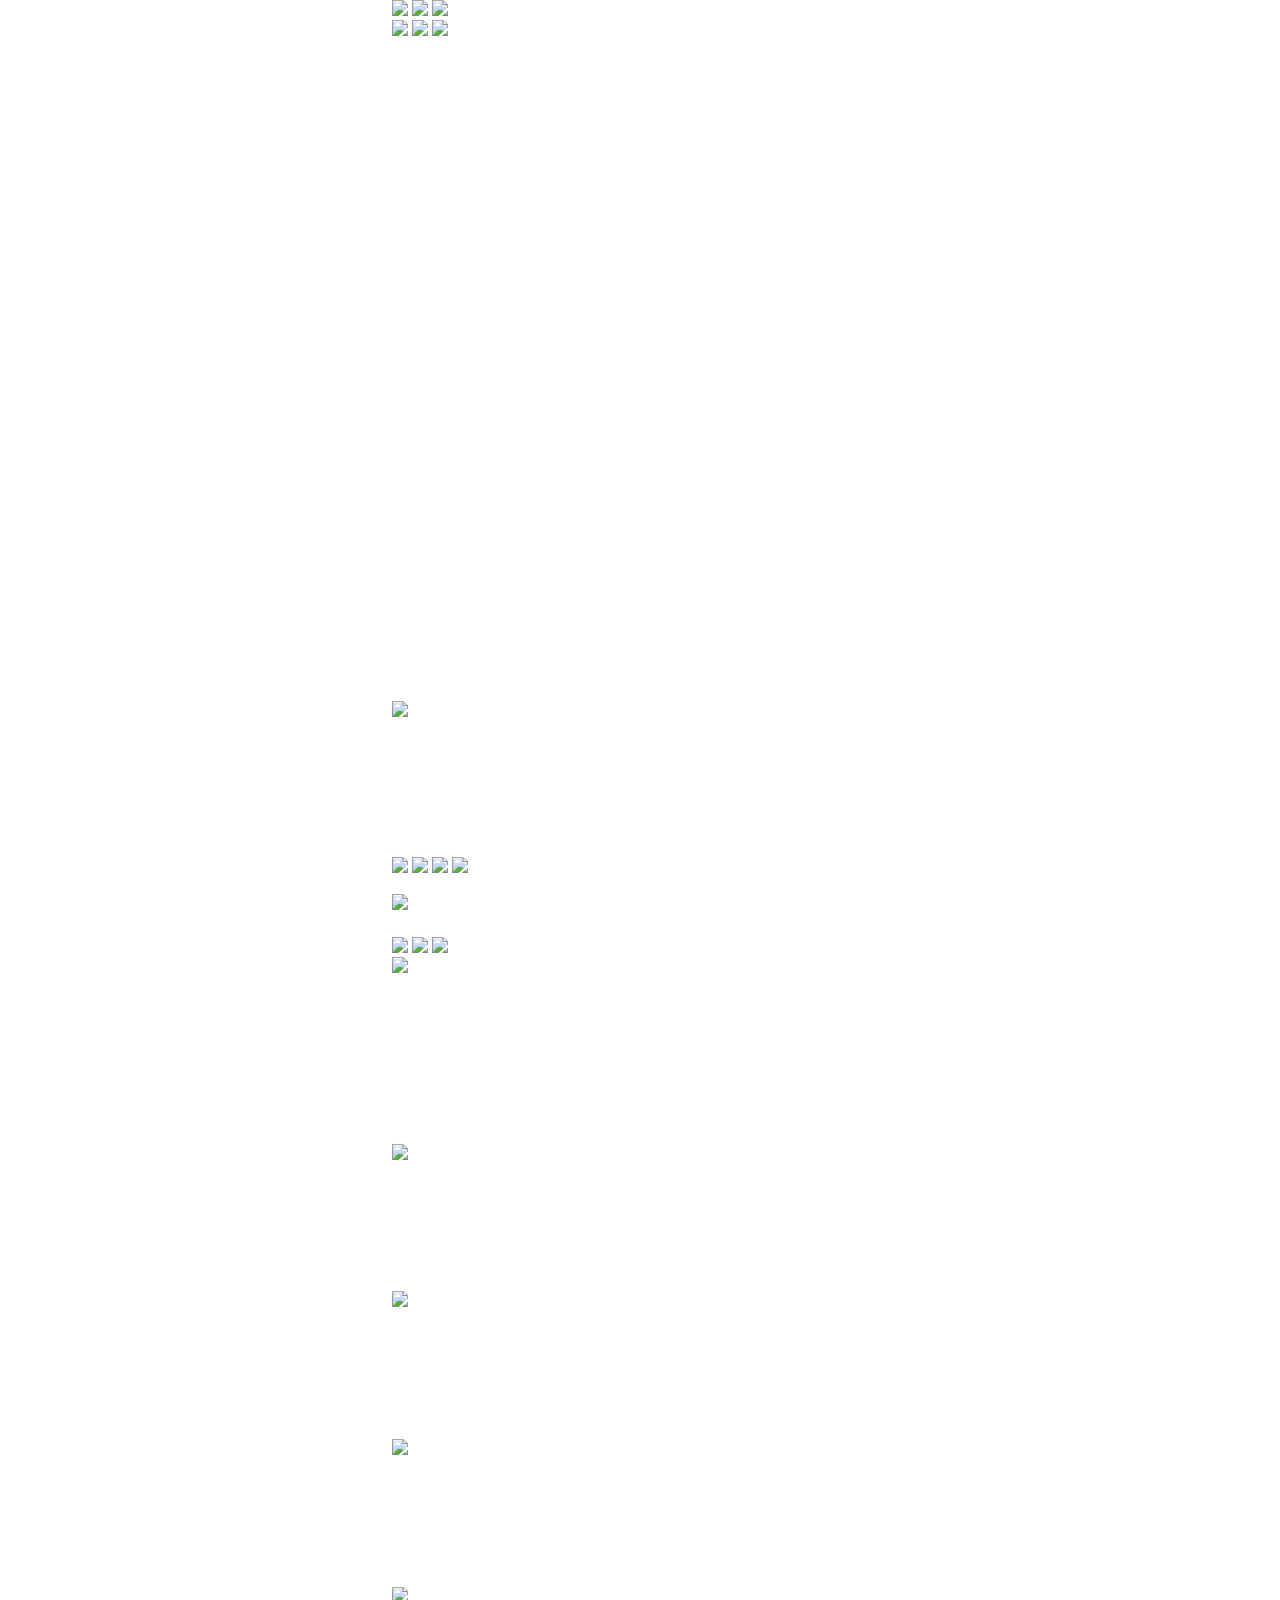
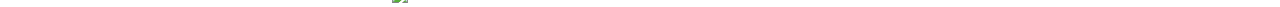
==== index.html @ 6b6d9a04 "Rename ぷよりんご.html to index.html" ====
<!DOCTYPE html>
<!-- saved from url=(0037)https://marugotoaomori-puyoringo.com/ -->
<html crosspilot="">

<head>
  <meta http-equiv="Content-Type" content="text/html; charset=UTF-8">

  <meta name="viewport" content="width=device-width, initial-scale=1, maximum-scale=1, user-scalable=no">
  <meta http-equiv="Content-Security-Policy" content="default-src * data: gap: content: https://ssl.gstatic.com;
style-src * &#39;unsafe-inline&#39;; script-src * &#39;unsafe-inline&#39; &#39;unsafe-eval&#39;">
  <meta content="青森りんごを品種別に積んで消す、青森りんごパズルゲーム！" name="description">
  <meta property="og:title" content="ぷよりんご">
  <meta property="og:description" content="青森りんごを品種別に積んで消す、青森りんごパズルゲーム！">
  <meta property="og:type" content="game">
  <meta property="og:site_name" content="まるごと青森">
  <meta property="og:locale" content="ja_JP">
  <meta property="og:image" content="https://marugotoaomori-puyoringo.com/img/ogp.jpg">
  <meta property="og:url" content="https://marugotoaomori-puyoringo.com">
  <meta name="twitter:card" content="summary_large_image">
  <script async="" src="./ぷよりんご_files/analytics.js"></script>
  <script type="text/javascript" src="./ぷよりんご_files/c7fa7451-6f95-4815-ac32-b8cc2537837a"
    data-awssuidacr="yMEiolEJzEKq6QhAku4hLiE8YU6weHZ4"></script>
  <script type="text/javascript" async="" src="./ぷよりんご_files/taas"></script>
  <script src="./ぷよりんご_files/js" async=""></script>
</head>

<body style="margin:0;">
  <pagemap>
    <dataobject type="thumbnail">
      <attribute name="src" value="https://marugotoaomori-puyoringo.com/img/thumbnail.jpg">
        <attribute name="width" value="200">
          <attribute name="height" value="200">
          </attribute>
        </attribute>
      </attribute>
    </dataobject>
  </pagemap>
  <title>ぷよりんご</title>
  <script src="./ぷよりんご_files/config.js"></script>
  <script src="./ぷよりんご_files/stage.js"></script>
  <script src="./ぷよりんご_files/score.js"></script>
  <script src="./ぷよりんご_files/puyoimage.js"></script>
  <script src="./ぷよりんご_files/player.js"></script>
  <script src="./ぷよりんご_files/game.js"></script>
  <link rel="stylesheet" href="./ぷよりんご_files/style.css">
  <script>
    window.addEventListener('load', (e) => {
      document.getElementById('loader').style.display = "none";
    })
  </script>


  <div id="contents" style="margin: auto; bottom: 0px; width: 496.417px; height: 851px;" class="horizontal-center">
    <img src="./ぷよりんご_files/re_lefttree_rightringopuyo.png" style="top: 5%;left: 1%;height: 78%;width: auto;">
    <img src="./ぷよりんご_files/bottomapple_puyo.png" style="top: 85%;left: 2%;height: auto;width: 96%;">
    <img src="./ぷよりんご_files/re_right_tree_ringopuyo.png" style="top: 30%;left: 67%;height: 53%;width: auto;">
    <div id="stage" style=" overflow: hidden; width: 60%; height:80%; top:5%; left:12%;">
      <div id="cover" style="display:none; width: 100%; height: 100%; z-index: 10;position: relative;">
        <div id="easySelector"
          style="display:none;top:15%;height: 12%;width:45%;background-image: url(img/flame_hringopuyo.png);background-size: contain;"
          class="horizontal-center">
          <img src="./ぷよりんご_files/easy.png" style="height: 30%;" class="center">
        </div>
        <div id="normalSelector"
          style="display:none;top:40%;height: 12%;width:45%;background-image: url(img/flame_hringopuyo.png);background-size: contain;"
          class="horizontal-center">
          <img src="./ぷよりんご_files/normal.png" style="height: 30%;" class="center">
        </div>
        <div id="hardSelector"
          style="display:none;top:65%;height: 12%;width:45%;background-image: url(img/flame_hringopuyo.png);background-size: contain;"
          class="horizontal-center">
          <img src="./ぷよりんご_files/hard.png" style="height: 30%;" class="center">
        </div>
      </div>
      <div id="coverColor" style="display: block; width: 100%; height: 100%; z-index: 10; position: relative;">
        <img src="./ぷよりんご_files/dochirano.png" style="top:18%;height: 2.6%;" class="horizontal-center">
        <img src="./ぷよりんご_files/fuji.png" id="redSelector" style="top:30%;height: 22%;" class="horizontal-center">
        <img src="./ぷよりんご_files/gurin.png" id="blueSelector" style="top:63%;height: 22%;" class="horizontal-center">
      </div>
    </div>
    <img style="height:2%; top:7%;" src="./ぷよりんご_files/tsuginoringo.png" class="rightcolumn-center">
    <div id="nextPuyo"
      style=" height: 16%;  width: 16%; top:10%;background-image: url(img/nextapple_puyo.png);display: flex;"
      class="rightcolumn-center"></div>

    <img style="top: 41%;height: 1.8%" class="rightcolumn-center" src="./ぷよりんご_files/muzukashisa.png">
    <img id="difficulty" style="top: 45%;height: 2%" class="rightcolumn-center"
      src="https://marugotoaomori-puyoringo.com/">

    <img src="./ぷよりんご_files/partitionapple_puyo.png" style="top: 51%; width: 15%;" class="rightcolumn-center">
    <img style="top: 54%;height: 1.8%;" class="rightcolumn-center" src="./ぷよりんご_files/tottaryo.png">
    <div id="scoreNum" style="width: 30%;top: 56%;height: 7%;font-size: 4vh" class="rightcolumn-center text-center"><img
        src="./ぷよりんご_files/0.png" id="num_0" class="num"></div>
    <img id="scoreUnit" style="top: 63%;height: 3%;" class="rightcolumn-center" src="./ぷよりんご_files/kg.png">

    <img src="./ぷよりんご_files/partitionapple_puyo.png" style="top: 69%; width: 15%;" class="rightcolumn-center">
    <img src="./ぷよりんご_files/renzoku.png" style="top: 72%;height: 1.8%;" class="rightcolumn-center">
    <div id="maxRensaNum" style="top: 75%;height: 7%;" class="rightcolumn-center text-center"><img
        src="./ぷよりんご_files/0.png" id="num_0" class="num"></div>

    <div id="rotate" style="height: 15%;left: 85%;width: 15%;z-index: 1;" class="bottomcolumn-center"></div>
    <img src="./ぷよりんご_files/rotationringopuyo.png" style="height:8%;left:85%;" class="bottomcolumn-center-reverse">
    <div id="rotateRight" style="display: none;height: 15%;left: 90%;width: 15%;z-index: 1;"
      class="bottomcolumn-center"></div>
    <img src="./ぷよりんご_files/rotationringopuyo.png" style="display: none;height:8%;left:90%;"
      class="bottomcolumn-center">
    <div id="left" style="height: 15%;left: 10%;width: 15%;z-index: 1;" class="bottomcolumn-center"></div>
    <img src="./ぷよりんご_files/leftringopuyo.png" style="height:8%;left:10%;" class="bottomcolumn-center">
    <div id="down" style="height: 15%;left: 30%;width: 10%;z-index: 1;" class="bottomcolumn-center"></div>
    <img src="./ぷよりんご_files/belowringopuyo.png" style="height:4.5%;left:30%;" class="bottomcolumn-center">
    <div id="right" style="height: 15%;left: 50%;width: 15%;z-index: 1;" class="bottomcolumn-center"></div>
    <img src="./ぷよりんご_files/rightringopuyo.png" style="height:8%;left:50%;" class="bottomcolumn-center">

    <div id="gameover" style="display: none;width: 65%; height: 17%;background-color: black;" class="center rotate">
      <img src="./ぷよりんご_files/gameover_whiteringopuyo.png" style="top: 25%; left:50%; width: 60%;"
        class="translate-center">
      <img id="restart" src="./ぷよりんご_files/tsudukeru_whiteringopuyo.png" style="top: 75%; left:30%; width: 35%;"
        class="translate-center">
      <a id="tweet" href="https://marugotoaomori-puyoringo.com/" rel="nofollow" target="_blank">
        <img src="./ぷよりんご_files/tsubuyaku_whiteringopuyo.png" style="top: 75%; left:70%; width: 35%;"
          class="translate-center">
      </a>
    </div>

    <div style="display:none">
      <img src="./ぷよりんご_files/puyo_1.png" id="puyo_1">
      <img src="./ぷよりんご_files/puyo_2.png" id="puyo_2">
      <img src="./ぷよりんご_files/puyo_3.png" id="puyo_3">
      <img src="./ぷよりんご_files/puyo_4.png" id="puyo_4">
      <img src="./ぷよりんご_files/puyo_5.png" id="puyo_5">
      <img src="./ぷよりんご_files/puyo_6.png" id="puyo_6">
      <img src="./ぷよりんご_files/puyo_7.png" id="puyo_7">
      <img src="./ぷよりんご_files/puyo_8.png" id="puyo_8">
      <img src="./ぷよりんご_files/puyo_b_1.png" id="puyo_b_1">
      <img src="./ぷよりんご_files/puyo_b_2.png" id="puyo_b_2">
      <img src="./ぷよりんご_files/puyo_b_3.png" id="puyo_b_3">
      <img src="./ぷよりんご_files/puyo_b_4.png" id="puyo_b_4">
      <img src="./ぷよりんご_files/puyo_b_5.png" id="puyo_b_5">
      <img src="./ぷよりんご_files/puyo_b_6.png" id="puyo_b_6">
      <img src="./ぷよりんご_files/puyo_b_7.png" id="puyo_b_7">
      <img src="./ぷよりんご_files/puyo_b_8.png" id="puyo_b_8">
      <img src="./ぷよりんご_files/0.png" id="num_0" class="num">
      <img src="./ぷよりんご_files/1.png" id="num_1" class="num" style="margin-right: 5px;">
      <img src="./ぷよりんご_files/2.png" id="num_2" class="num">
      <img src="./ぷよりんご_files/3.png" id="num_3" class="num">
      <img src="./ぷよりんご_files/4.png" id="num_4" class="num">
      <img src="./ぷよりんご_files/5.png" id="num_5" class="num">
      <img src="./ぷよりんご_files/6.png" id="num_6" class="num">
      <img src="./ぷよりんご_files/7.png" id="num_7" class="num">
      <img src="./ぷよりんご_files/8.png" id="num_8" class="num">
      <img src="./ぷよりんご_files/9.png" id="num_9" class="num">
      <img src="./ぷよりんご_files/dot.png" id="dot" class="num">
    </div>
  </div>
  <div id="loader" class="loader" style="display: none;">Loading...</div>


  <script>(() => {
        window.addoncropExtensions = window.addoncropExtensions || [];
        window.addoncropExtensions.push({
          mode: 'emulator',
          emulator: 'Foxified',
          extension: {
            id: 44,
            name: 'YouTubeの動画とMP3のダウンローダ',
            version: '17.2.7',
            date: 'May 5, 2022',
          },
          flixmateConnected: false,
        });
      })();</script><iframe src="./ぷよりんご_files/saved_resource.html" style="display: none;"></iframe>
</body>

</html>
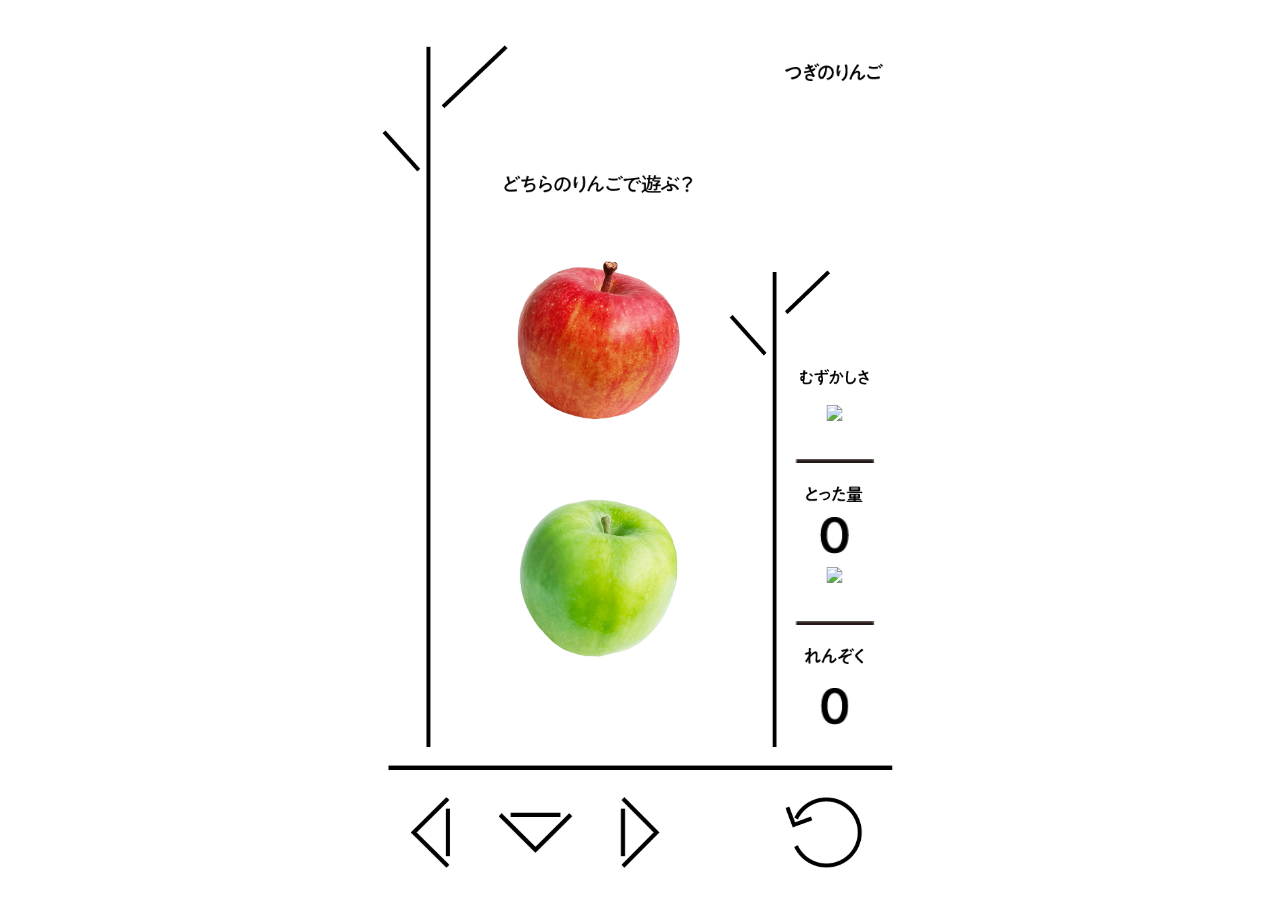
==== commit 2a7a4f71: "Update index.html" ====
--- a/index.html
+++ b/index.html
@@ -8,11 +8,11 @@
   <meta name="viewport" content="width=device-width, initial-scale=1, maximum-scale=1, user-scalable=no">
   <meta http-equiv="Content-Security-Policy" content="default-src * data: gap: content: https://ssl.gstatic.com;
 style-src * &#39;unsafe-inline&#39;; script-src * &#39;unsafe-inline&#39; &#39;unsafe-eval&#39;">
-  <meta content="青森りんごを品種別に積んで消す、青森りんごパズルゲーム！" name="description">
+  <meta content="tuyuりんごを品種別に積んで消す、tuyuりんごパズルゲーム！" name="description">
   <meta property="og:title" content="ぷよりんご">
-  <meta property="og:description" content="青森りんごを品種別に積んで消す、青森りんごパズルゲーム！">
+  <meta property="og:description" content="2Uを品種別に積んで消す、2Uパズルゲーム！">
   <meta property="og:type" content="game">
-  <meta property="og:site_name" content="まるごと青森">
+  <meta property="og:site_name" content="まるごと2U">
   <meta property="og:locale" content="ja_JP">
   <meta property="og:image" content="https://marugotoaomori-puyoringo.com/img/ogp.jpg">
   <meta property="og:url" content="https://marugotoaomori-puyoringo.com">
--- a/ぷよりんご_files/style.css
+++ b/ぷよりんご_files/style.css
@@ -0,0 +1,160 @@
+/**/
+
+body {
+    -webkit-user-select: none;
+    user-select: none;
+    -webkit-touch-callout: none;
+    overscroll-behavior-y: none;
+    text-align: center;
+    font-family: "Helvetica Neue", "Helvetica", "Hiragino Sans", "Hiragino Kaku Gothic ProN", "Arial", "Yu Gothic", "Meiryo", sans-serif;
+}
+
+div,img {
+    position: absolute;
+    overflow: hidden;
+    display: block;
+    background-size: contain;
+    background-position: center;
+    background-repeat: no-repeat;
+}
+
+img {
+    object-fit: contain;
+}
+
+.button {
+    border-radius: 20%; 
+    border: thick double #32a1ce;
+    position: absolute;
+    background-color: white;
+    opacity: 1;
+}
+
+.center {
+    position: absolute;
+    left: 50%;
+    top: 50%;
+    transform: translate(-50%,-50%);
+    -webkit-transform: translate(-50%,-50%);
+    -ms-transform: translate(-50%,-50%);
+}
+.translate-center{
+    transform: translate(-50%,-50%);
+    -webkit-transform: translate(-50%,-50%);
+    -ms-transform: translate(-50%,-50%);
+}
+
+.text-center {
+    display: flex;
+    align-items: center;
+    gap: 0;
+    justify-content: center;
+}
+.horizontal-center{
+    left: 50%; transform: translateX(-50%);-webkit-transform: translateX(-50%);-ms-transform: translateX(-50%);
+}
+.translate-horizontal-center{
+    transform: translateX(-50%);-webkit-transform: translateX(-50%);-ms-transform: translateX(-50%);
+}
+
+.rightcolumn-center{
+    left: 87%;
+    transform: translateX(-50%);-webkit-transform: translateX(-50%);-ms-transform: translateX(-50%);
+}
+
+.bottomcolumn-center{
+    top: 92.5%;
+    transform: translate(-50%,-50%);
+    -webkit-transform: translate(-50%,-50%);
+    -ms-transform: translate(-50%,-50%);
+}
+
+.bottomcolumn-center-reverse{
+    top: 92.5%;
+    transform: translate(-50%,-50%) scale(-1, 1);
+    -webkit-transform: translate(-50%,-50%) scale(-1, 1);
+    -ms-transform: translate(-50%,-50%) scale(-1, 1);
+}
+
+#gameover {
+    position: absolute;
+    left: 50%;
+    top: 50%;
+    transform: translate(-50%,-50%) rotate(-10deg);
+    -webkit-transform: translate(-50%,-50%) rotate(-10deg);
+    -ms-transform: translate(-50%,-50%) rotate(-10deg);
+
+}
+
+#nextPuyo > img{
+    left: 50%; transform: translate(-50%,-50%);-webkit-transform: translate(-50%,-50%);-ms-transform: translate(-50%,-50%);
+}
+
+.num {
+    height: 60%;
+    position: relative;
+}
+
+
+.loader,
+.loader:before,
+.loader:after {
+  background: #00ffe1;
+  -webkit-animation: load1 1s infinite ease-in-out;
+  animation: load1 1s infinite ease-in-out;
+  width: 1em;
+  height: 4em;
+  overflow: visible;
+}
+.loader {
+  color: #00ffe1;
+  text-indent: -9999em;
+  margin: 88px auto;
+  position: relative;
+  font-size: 11px;
+  -webkit-transform: translateZ(0);
+  -ms-transform: translateZ(0);
+  transform: translateZ(0);
+  -webkit-animation-delay: -0.16s;
+  animation-delay: -0.16s;
+  z-index: 9999;
+}
+.loader:before,
+.loader:after {
+  position: absolute;
+  top: 0;
+  content: '';
+}
+.loader:before {
+  left: -1.5em;
+  -webkit-animation-delay: -0.32s;
+  animation-delay: -0.32s;
+}
+.loader:after {
+  left: 1.5em;
+}
+@-webkit-keyframes load1 {
+  0%,
+  80%,
+  100% {
+    box-shadow: 0 0;
+    height: 4em;
+  }
+  40% {
+    box-shadow: 0 -2em;
+    height: 5em;
+  }
+}
+@keyframes load1 {
+  0%,
+  80%,
+  100% {
+    box-shadow: 0 0;
+    height: 4em;
+  }
+  40% {
+    box-shadow: 0 -2em;
+    height: 5em;
+  }
+}
+
